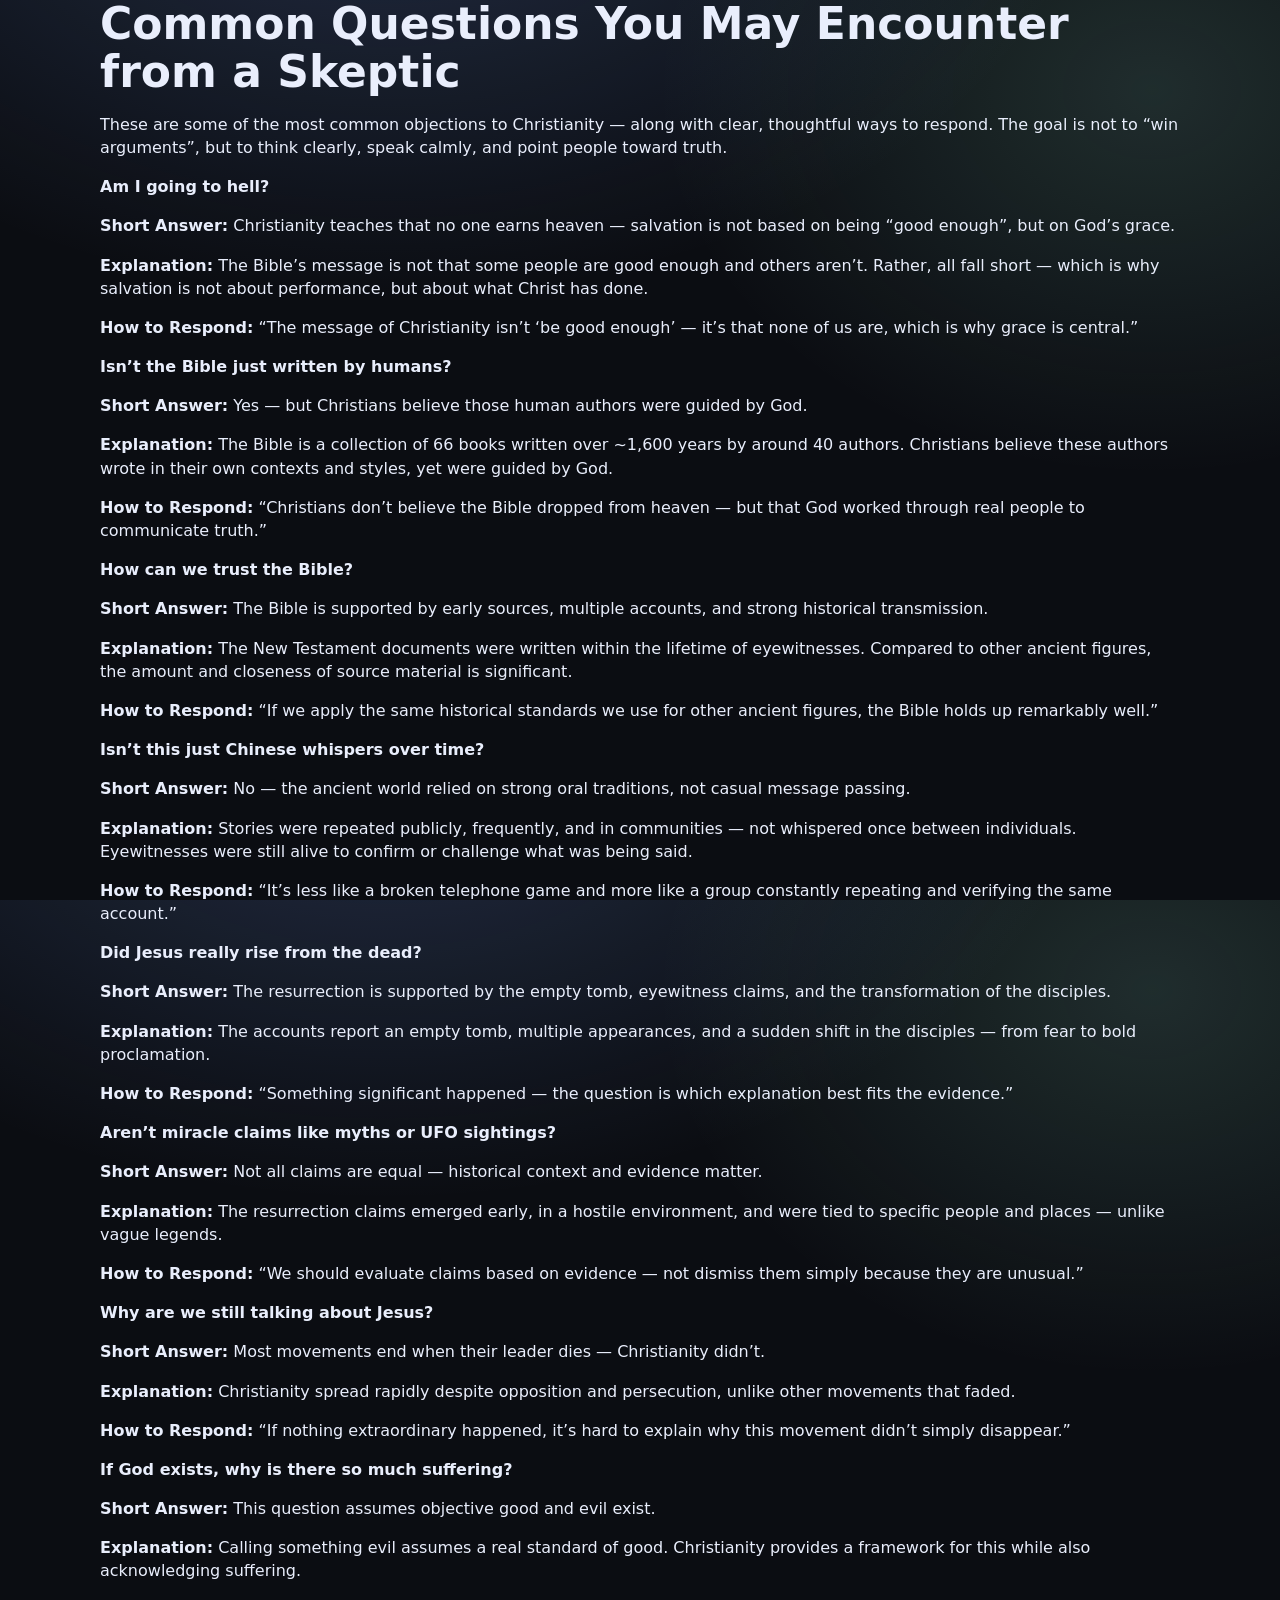
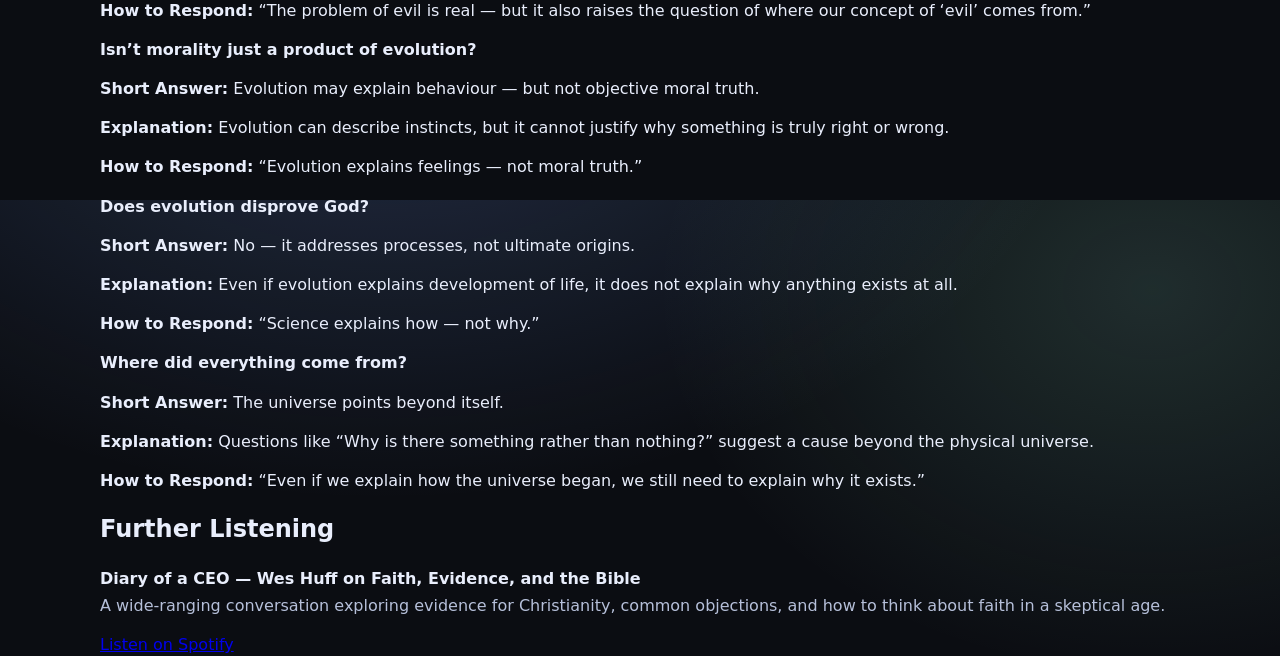
==== commonquestions.html @ dba77fce "Rename commonquestions to commonquestions.html" ====
<!doctype html>
<html lang="en">
<head>
  <meta charset="utf-8" />
  <meta name="viewport" content="width=device-width, initial-scale=1" />
  <title>Common Questions from a Skeptic | Credible Faith</title>
  <meta name="description" content="Common objections to Christianity and clear, thoughtful ways to respond." />
  <link rel="stylesheet" href="style.css" />
</head>

<body>

<main class="container">

  <h1>Common Questions You May Encounter from a Skeptic</h1>

  <p class="intro">
    These are some of the most common objections to Christianity — along with clear, thoughtful ways to respond. 
    The goal is not to “win arguments”, but to think clearly, speak calmly, and point people toward truth.
  </p>

  <div class="qa">

    <p class="qa__q"><strong>Am I going to hell?</strong></p>
    <div class="qa__a">
      <p><strong>Short Answer:</strong> Christianity teaches that no one earns heaven — salvation is not based on being “good enough”, but on God’s grace.</p>
      <p><strong>Explanation:</strong> The Bible’s message is not that some people are good enough and others aren’t. Rather, all fall short — which is why salvation is not about performance, but about what Christ has done.</p>
      <p><strong>How to Respond:</strong> “The message of Christianity isn’t ‘be good enough’ — it’s that none of us are, which is why grace is central.”</p>
    </div>

    <p class="qa__q"><strong>Isn’t the Bible just written by humans?</strong></p>
    <div class="qa__a">
      <p><strong>Short Answer:</strong> Yes — but Christians believe those human authors were guided by God.</p>
      <p><strong>Explanation:</strong> The Bible is a collection of 66 books written over ~1,600 years by around 40 authors. Christians believe these authors wrote in their own contexts and styles, yet were guided by God.</p>
      <p><strong>How to Respond:</strong> “Christians don’t believe the Bible dropped from heaven — but that God worked through real people to communicate truth.”</p>
    </div>

    <p class="qa__q"><strong>How can we trust the Bible?</strong></p>
    <div class="qa__a">
      <p><strong>Short Answer:</strong> The Bible is supported by early sources, multiple accounts, and strong historical transmission.</p>
      <p><strong>Explanation:</strong> The New Testament documents were written within the lifetime of eyewitnesses. Compared to other ancient figures, the amount and closeness of source material is significant.</p>
      <p><strong>How to Respond:</strong> “If we apply the same historical standards we use for other ancient figures, the Bible holds up remarkably well.”</p>
    </div>

    <p class="qa__q"><strong>Isn’t this just Chinese whispers over time?</strong></p>
    <div class="qa__a">
      <p><strong>Short Answer:</strong> No — the ancient world relied on strong oral traditions, not casual message passing.</p>
      <p><strong>Explanation:</strong> Stories were repeated publicly, frequently, and in communities — not whispered once between individuals. Eyewitnesses were still alive to confirm or challenge what was being said.</p>
      <p><strong>How to Respond:</strong> “It’s less like a broken telephone game and more like a group constantly repeating and verifying the same account.”</p>
    </div>

    <p class="qa__q"><strong>Did Jesus really rise from the dead?</strong></p>
    <div class="qa__a">
      <p><strong>Short Answer:</strong> The resurrection is supported by the empty tomb, eyewitness claims, and the transformation of the disciples.</p>
      <p><strong>Explanation:</strong> The accounts report an empty tomb, multiple appearances, and a sudden shift in the disciples — from fear to bold proclamation.</p>
      <p><strong>How to Respond:</strong> “Something significant happened — the question is which explanation best fits the evidence.”</p>
    </div>

    <p class="qa__q"><strong>Aren’t miracle claims like myths or UFO sightings?</strong></p>
    <div class="qa__a">
      <p><strong>Short Answer:</strong> Not all claims are equal — historical context and evidence matter.</p>
      <p><strong>Explanation:</strong> The resurrection claims emerged early, in a hostile environment, and were tied to specific people and places — unlike vague legends.</p>
      <p><strong>How to Respond:</strong> “We should evaluate claims based on evidence — not dismiss them simply because they are unusual.”</p>
    </div>

    <p class="qa__q"><strong>Why are we still talking about Jesus?</strong></p>
    <div class="qa__a">
      <p><strong>Short Answer:</strong> Most movements end when their leader dies — Christianity didn’t.</p>
      <p><strong>Explanation:</strong> Christianity spread rapidly despite opposition and persecution, unlike other movements that faded.</p>
      <p><strong>How to Respond:</strong> “If nothing extraordinary happened, it’s hard to explain why this movement didn’t simply disappear.”</p>
    </div>

    <p class="qa__q"><strong>If God exists, why is there so much suffering?</strong></p>
    <div class="qa__a">
      <p><strong>Short Answer:</strong> This question assumes objective good and evil exist.</p>
      <p><strong>Explanation:</strong> Calling something evil assumes a real standard of good. Christianity provides a framework for this while also acknowledging suffering.</p>
      <p><strong>How to Respond:</strong> “The problem of evil is real — but it also raises the question of where our concept of ‘evil’ comes from.”</p>
    </div>

    <p class="qa__q"><strong>Isn’t morality just a product of evolution?</strong></p>
    <div class="qa__a">
      <p><strong>Short Answer:</strong> Evolution may explain behaviour — but not objective moral truth.</p>
      <p><strong>Explanation:</strong> Evolution can describe instincts, but it cannot justify why something is truly right or wrong.</p>
      <p><strong>How to Respond:</strong> “Evolution explains feelings — not moral truth.”</p>
    </div>

    <p class="qa__q"><strong>Does evolution disprove God?</strong></p>
    <div class="qa__a">
      <p><strong>Short Answer:</strong> No — it addresses processes, not ultimate origins.</p>
      <p><strong>Explanation:</strong> Even if evolution explains development of life, it does not explain why anything exists at all.</p>
      <p><strong>How to Respond:</strong> “Science explains how — not why.”</p>
    </div>

    <p class="qa__q"><strong>Where did everything come from?</strong></p>
    <div class="qa__a">
      <p><strong>Short Answer:</strong> The universe points beyond itself.</p>
      <p><strong>Explanation:</strong> Questions like “Why is there something rather than nothing?” suggest a cause beyond the physical universe.</p>
      <p><strong>How to Respond:</strong> “Even if we explain how the universe began, we still need to explain why it exists.”</p>
    </div>

  </div>

  <h2>Further Listening</h2>

  <div class="qa">

    <p class="qa__q">
      <strong>Diary of a CEO — Wes Huff on Faith, Evidence, and the Bible</strong>
    </p>

    <div class="qa__a muted" style="display:flex; justify-content:space-between; align-items:center; gap:16px; flex-wrap:wrap;">
      
      <span>
        A wide-ranging conversation exploring evidence for Christianity, common objections, and how to think about faith in a skeptical age.
      </span>

      <a href="https://open.spotify.com/episode/6dkk6X1Aq5qsHl71hbVXos?si=-QLu-R6gS6ODg2r1NE2yHA" target="_blank" rel="noopener noreferrer" class="btn">
        Listen on Spotify
      </a>

    </div>

  </div>

</main>

<script>
document.querySelectorAll(".qa__q").forEach(q => {
  q.addEventListener("click", () => {
    const a = q.nextElementSibling;
    a.style.display = (a.style.display === "block") ? "none" : "block";
  });
});
</script>

</body>
</html>
---- style.css ----
/* style.css (updated + tidied) */

:root{
  --bg: #0b0d12;
  --panel: #111522;
  --panel-2: #0f1320;
  --text: #e9eefc;
  --muted: #b6c0da;
  --line: rgba(255,255,255,0.12);
  --accent: #7aa7ff;
  --accent-2: #9bf0d0;
  --shadow: 0 14px 40px rgba(0,0,0,0.55);
  --radius: 18px;
  --radius-sm: 12px;
  --max: 1080px;
  --font: ui-sans-serif, system-ui, -apple-system, Segoe UI, Roboto, Arial, "Apple Color Emoji","Segoe UI Emoji";
}

*{ box-sizing: border-box; }
html,body{ height:100%; }

body{
  margin:0;
  font-family: var(--font);
  background: radial-gradient(1200px 800px at 30% -20%, rgba(122,167,255,0.22), transparent 60%),
              radial-gradient(900px 700px at 90% 10%, rgba(155,240,208,0.14), transparent 55%),
              var(--bg);
  color: var(--text);
  line-height: 1.45;
}

.container{
  width: min(var(--max), calc(100% - 40px));
  margin: 0 auto;
}

.muted{ color: var(--muted); }
.tight{ margin: 0; }

/* Header */
.site-header{
  position: sticky;
  top: 0;
  z-index: 20;
  backdrop-filter: blur(10px);
  background: rgba(11,13,18,0.6);
  border-bottom: 1px solid var(--line);
}

.site-header .container{
  display:flex;
  align-items:center;
  justify-content: space-between;
  padding: 14px 0;
}

.brand{
  text-decoration: none;
  color: var(--text);
  font-weight: 700;
  letter-spacing: 0.2px;
}

.nav a{
  text-decoration:none;
  color: var(--muted);
  margin-left: 18px;
  padding: 8px 10px;
  border-radius: 10px;
}

.nav a:hover{
  background: rgba(255,255,255,0.06);
  color: var(--text);
}

.nav a.active{
  color: var(--text);
  background: rgba(122,167,255,0.16);
}

.nav a.disabled{
  opacity: 0.5;
  cursor: not-allowed;
  pointer-events: none;
}

/* Typography + sections */
.hero{ padding: 48px 0 28px; }

.eyebrow{
  color: var(--muted);
  margin: 0 0 10px;
  letter-spacing: 0.12em;
  text-transform: uppercase;
  font-size: 12px;
}

h1{
  margin: 0 0 14px;
  font-size: clamp(30px, 4vw, 44px);
  line-height: 1.1;
}

.lead{
  color: var(--muted);
  font-size: 18px;
  max-width: 70ch;
}

.page-head{ padding: 36px 0 14px; }
.page-head h1{ margin-bottom: 10px; }

/* Buttons */
.cta-row{
  display:flex;
  gap: 12px;
  margin: 22px 0 26px;
  flex-wrap: wrap;
}

.button{
  display:inline-flex;
  align-items:center;
  justify-content:center;
  text-decoration:none;
  color: var(--bg);
  background: var(--accent);
  padding: 12px 16px;
  border-radius: 999px;
  font-weight: 650;
  border: 1px solid rgba(0,0,0,0.2);
}

.button:hover{ filter: brightness(1.04); }

.button.secondary{
  color: var(--text);
  background: rgba(255,255,255,0.06);
  border: 1px solid var(--line);
}

/* Cards */
.card-grid{
  display:grid;
  grid-template-columns: repeat(3, minmax(0, 1fr));
  gap: 14px;
  margin-top: 16px;
}

.card{
  background: rgba(17,21,34,0.72);
  border: 1px solid var(--line);
  border-radius: var(--radius);
  padding: 16px;
  box-shadow: 0 10px 24px rgba(0,0,0,0.22);
}

.card h2{
  margin: 0 0 6px;
  font-size: 16px;
}

.card p{
  margin: 0;
  color: var(--muted);
  font-size: 14px;
}

.card ul{ margin: 10px 0 0; }

/* Callout */
.callout{
  background: rgba(17,21,34,0.62);
  border: 1px solid var(--line);
  border-radius: var(--radius);
  padding: 18px;
  margin: 14px 0 22px;
}

.callout h2{ margin: 0 0 10px; font-size: 16px; }

.steps{
  margin: 0;
  padding-left: 18px;
  color: var(--muted);
}

.steps li{ margin: 8px 0; }
.steps strong{ color: var(--text); }

/* Grids + tiles */
.grid{
  display:grid;
  grid-template-columns: repeat(4, minmax(0, 1fr));
  gap: 14px;
  padding: 10px 0 40px;
}

.tile{
  text-align:left;
  background: rgba(17,21,34,0.72);
  border: 1px solid var(--line);
  border-radius: var(--radius);
  padding: 16px;
  box-shadow: 0 10px 24px rgba(0,0,0,0.20);
  cursor:pointer;
  color: var(--text);
  position: relative;
  overflow:hidden;
  transition: transform 120ms ease, border-color 120ms ease, background 120ms ease;
}

.tile:hover{
  border-color: rgba(122,167,255,0.42);
  transform: translateY(-1px);
}

.tile__num{
  display:inline-flex;
  align-items:center;
  justify-content:center;
  width: 30px;
  height: 30px;
  border-radius: 10px;
  background: rgba(122,167,255,0.16);
  border: 1px solid rgba(122,167,255,0.28);
  color: var(--text);
  font-weight: 700;
  margin-bottom: 10px;
}

.tile__title{
  display:block;
  font-weight: 750;
  font-size: 16px;
  margin-bottom: 6px;
}

.tile__hint{
  display:block;
  color: var(--muted);
  font-size: 13px;
}

/* Link tiles (topics page) */
.tile--link{
  text-decoration: none;
  display: block;
}

/* Disable tiles that are placeholders (e.g. Coming soon) */
.tile[aria-disabled="true"]{
  opacity: 0.55;
  cursor: not-allowed;
  pointer-events: none;
}

/* Footer */
.footer{
  padding: 24px 0 40px;
  border-top: 1px solid var(--line);
  color: var(--muted);
  font-size: 13px;
}

/* Modal */
.no-scroll{ overflow: hidden; }

.modal{
  position: fixed;
  inset: 0;
  display: none;
  z-index: 50;
}
.modal.open{ display:block; }

.modal__overlay{
  position:absolute;
  inset:0;
  background: rgba(0,0,0,0.65);
}

.modal__panel{
  position: relative;
  width: min(860px, calc(100% - 26px));
  margin: 7vh auto;
  background: rgba(17,21,34,0.92);
  border: 1px solid var(--line);
  border-radius: var(--radius);
  box-shadow: var(--shadow);
  padding: 18px 18px 14px;
}

.icon-button{
  appearance:none;
  border: 1px solid var(--line);
  background: rgba(255,255,255,0.06);
  color: var(--text);
  border-radius: 12px;
  padding: 8px 10px;
  cursor:pointer;
}

.icon-button:hover{ background: rgba(255,255,255,0.10); }

.modal__close{
  position:absolute;
  top: 12px;
  right: 12px;
}

.modal__title{
  margin: 0 44px 8px 0;
  font-size: 22px;
}

.modal__subtitle{
  margin: 0 0 14px;
  color: var(--muted);
}

.tabs{
  display:flex;
  gap: 8px;
  margin: 12px 0;
}

.tab{
  border: 1px solid var(--line);
  background: rgba(255,255,255,0.05);
  color: var(--text);
  border-radius: 999px;
  padding: 10px 12px;
  cursor:pointer;
  font-weight: 650;
}

.tab.active{
  background: rgba(122,167,255,0.18);
  border-color: rgba(122,167,255,0.42);
}

.tabpanes{
  border-top: 1px solid var(--line);
  padding-top: 14px;
}

.tabpane{ display:none; }
.tabpane.active{ display:block; }

.tabpane h3{
  margin: 0 0 8px;
  font-size: 15px;
}

.tabpane p{
  margin: 0 0 12px;
  color: var(--muted);
}

.response-box{
  background: rgba(15,19,32,0.7);
  border: 1px solid var(--line);
  border-radius: var(--radius-sm);
  padding: 12px;
}

.response-label{
  margin: 0 0 8px;
  font-size: 12px;
  color: var(--muted);
  letter-spacing: 0.12em;
  text-transform: uppercase;
}

.response-quote{
  margin: 0;
  color: var(--text);
  font-weight: 650;
}

.small{
  font-size: 12px;
  color: var(--muted);
  margin: 0;
}

.modal__footer{
  border-top: 1px solid var(--line);
  padding-top: 12px;
  margin-top: 10px;
}

/* Topic page helpers */
.stack{
  display: grid;
  gap: 14px;
  margin: 12px 0 40px;
}

.bullets{
  margin: 10px 0 0;
  padding-left: 18px;
}

.bullets li{ margin: 8px 0; }

.h3{
  margin: 14px 0 6px;
  font-size: 14px;
  color: var(--text);
}

.qa__q{ margin: 12px 0 4px; }
.qa__a{ margin: 0 0 10px; }

/* Responsive */
@media (max-width: 900px){
  .grid{ grid-template-columns: repeat(2, minmax(0, 1fr)); }
  .card-grid{ grid-template-columns: 1fr; }
  .modal__panel{ margin: 4vh auto; }
}

@media (max-width: 420px){
  .grid{ grid-template-columns: 1fr; }
}

/* reality.html helpers */
.reality-meta{ margin-top: 14px; }

kbd{
  font-family: var(--font);
  font-size: 12px;
  padding: 2px 6px;
  border-radius: 8px;
  border: 1px solid var(--line);
  background: rgba(255,255,255,0.06);
  color: var(--text);
}
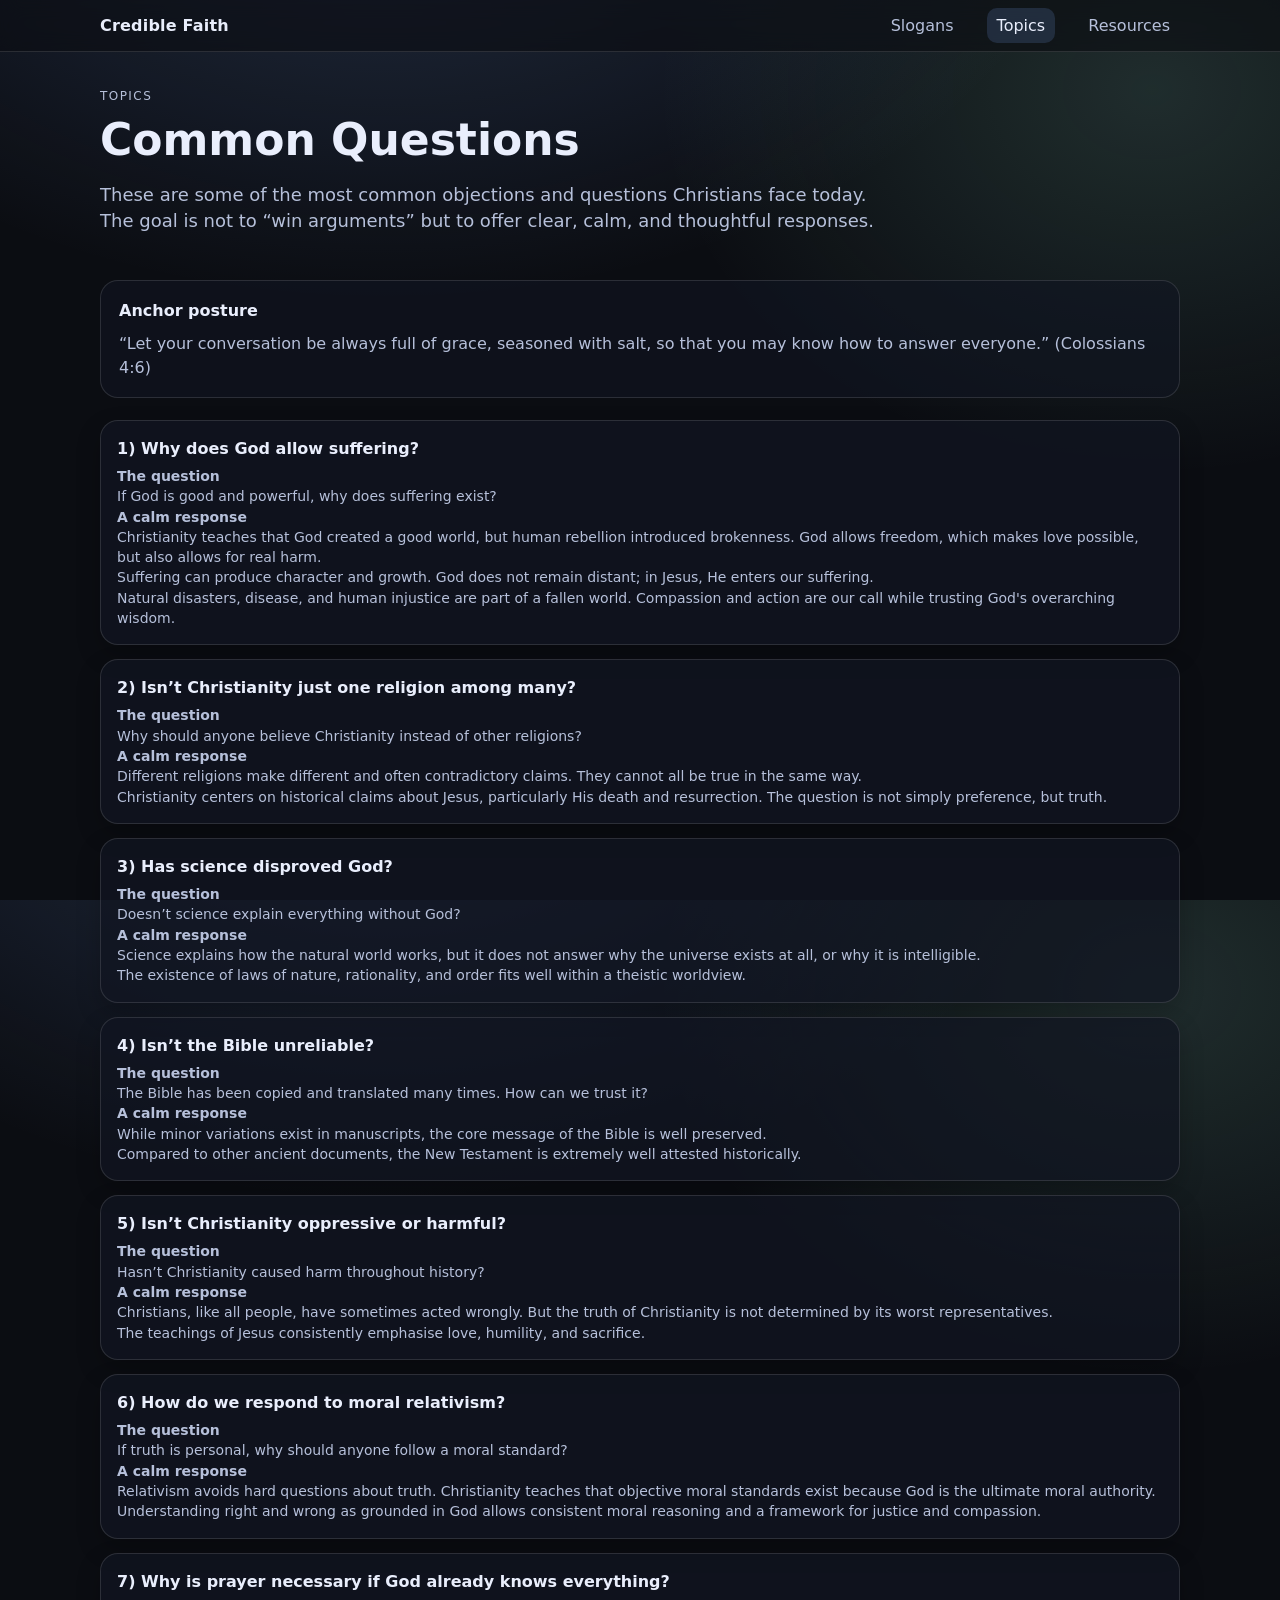
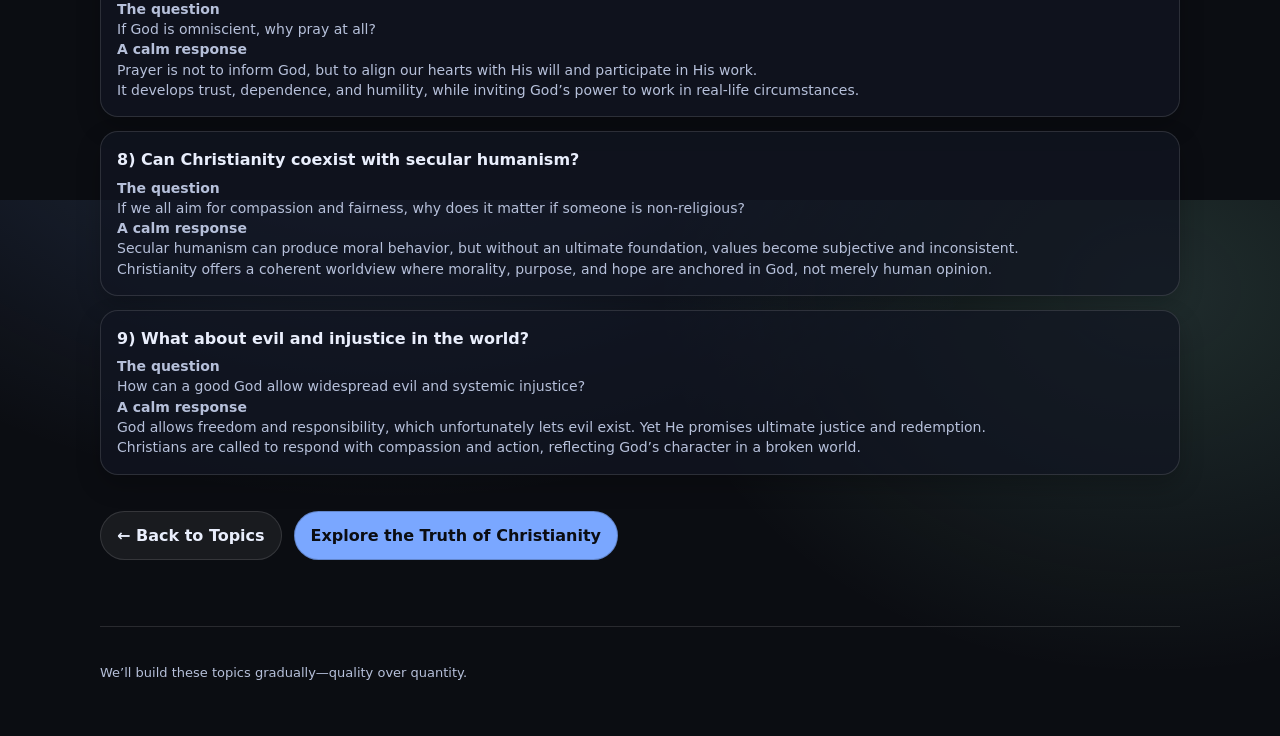
==== commit ff3d89cc: "Update commonquestions.html" ====
--- a/commonquestions.html
+++ b/commonquestions.html
@@ -1,137 +1,231 @@
+<!-- commonquestions.html -->
 <!doctype html>
 <html lang="en">
 <head>
   <meta charset="utf-8" />
   <meta name="viewport" content="width=device-width, initial-scale=1" />
-  <title>Common Questions from a Skeptic | Credible Faith</title>
-  <meta name="description" content="Common objections to Christianity and clear, thoughtful ways to respond." />
+  <title>Common Questions | Credible Faith</title>
+  <meta name="description" content="Clear and calm answers to common objections and questions about Christianity." />
   <link rel="stylesheet" href="style.css" />
 </head>
 
 <body>
+<header class="site-header">
+  <div class="container">
+    <a class="brand" href="index.html">Credible Faith</a>
+    <nav class="nav">
+      <a href="slogans.html">Slogans</a>
+      <a class="active" href="topics.html">Topics</a>
+      <a href="resources.html">Resources</a>
+    </nav>
+  </div>
+</header>
 
 <main class="container">
 
-  <h1>Common Questions You May Encounter from a Skeptic</h1>
-
-  <p class="intro">
-    These are some of the most common objections to Christianity — along with clear, thoughtful ways to respond. 
-    The goal is not to “win arguments”, but to think clearly, speak calmly, and point people toward truth.
+<section class="page-head">
+  <p class="eyebrow">Topics</p>
+  <h1>Common Questions</h1>
+  <p class="lead">
+    These are some of the most common objections and questions Christians face today.
+    The goal is not to “win arguments” but to offer clear, calm, and thoughtful responses.
   </p>
-
-  <div class="qa">
-
-    <p class="qa__q"><strong>Am I going to hell?</strong></p>
-    <div class="qa__a">
-      <p><strong>Short Answer:</strong> Christianity teaches that no one earns heaven — salvation is not based on being “good enough”, but on God’s grace.</p>
-      <p><strong>Explanation:</strong> The Bible’s message is not that some people are good enough and others aren’t. Rather, all fall short — which is why salvation is not about performance, but about what Christ has done.</p>
-      <p><strong>How to Respond:</strong> “The message of Christianity isn’t ‘be good enough’ — it’s that none of us are, which is why grace is central.”</p>
-    </div>
-
-    <p class="qa__q"><strong>Isn’t the Bible just written by humans?</strong></p>
-    <div class="qa__a">
-      <p><strong>Short Answer:</strong> Yes — but Christians believe those human authors were guided by God.</p>
-      <p><strong>Explanation:</strong> The Bible is a collection of 66 books written over ~1,600 years by around 40 authors. Christians believe these authors wrote in their own contexts and styles, yet were guided by God.</p>
-      <p><strong>How to Respond:</strong> “Christians don’t believe the Bible dropped from heaven — but that God worked through real people to communicate truth.”</p>
-    </div>
-
-    <p class="qa__q"><strong>How can we trust the Bible?</strong></p>
-    <div class="qa__a">
-      <p><strong>Short Answer:</strong> The Bible is supported by early sources, multiple accounts, and strong historical transmission.</p>
-      <p><strong>Explanation:</strong> The New Testament documents were written within the lifetime of eyewitnesses. Compared to other ancient figures, the amount and closeness of source material is significant.</p>
-      <p><strong>How to Respond:</strong> “If we apply the same historical standards we use for other ancient figures, the Bible holds up remarkably well.”</p>
-    </div>
-
-    <p class="qa__q"><strong>Isn’t this just Chinese whispers over time?</strong></p>
-    <div class="qa__a">
-      <p><strong>Short Answer:</strong> No — the ancient world relied on strong oral traditions, not casual message passing.</p>
-      <p><strong>Explanation:</strong> Stories were repeated publicly, frequently, and in communities — not whispered once between individuals. Eyewitnesses were still alive to confirm or challenge what was being said.</p>
-      <p><strong>How to Respond:</strong> “It’s less like a broken telephone game and more like a group constantly repeating and verifying the same account.”</p>
-    </div>
-
-    <p class="qa__q"><strong>Did Jesus really rise from the dead?</strong></p>
-    <div class="qa__a">
-      <p><strong>Short Answer:</strong> The resurrection is supported by the empty tomb, eyewitness claims, and the transformation of the disciples.</p>
-      <p><strong>Explanation:</strong> The accounts report an empty tomb, multiple appearances, and a sudden shift in the disciples — from fear to bold proclamation.</p>
-      <p><strong>How to Respond:</strong> “Something significant happened — the question is which explanation best fits the evidence.”</p>
-    </div>
-
-    <p class="qa__q"><strong>Aren’t miracle claims like myths or UFO sightings?</strong></p>
-    <div class="qa__a">
-      <p><strong>Short Answer:</strong> Not all claims are equal — historical context and evidence matter.</p>
-      <p><strong>Explanation:</strong> The resurrection claims emerged early, in a hostile environment, and were tied to specific people and places — unlike vague legends.</p>
-      <p><strong>How to Respond:</strong> “We should evaluate claims based on evidence — not dismiss them simply because they are unusual.”</p>
-    </div>
-
-    <p class="qa__q"><strong>Why are we still talking about Jesus?</strong></p>
-    <div class="qa__a">
-      <p><strong>Short Answer:</strong> Most movements end when their leader dies — Christianity didn’t.</p>
-      <p><strong>Explanation:</strong> Christianity spread rapidly despite opposition and persecution, unlike other movements that faded.</p>
-      <p><strong>How to Respond:</strong> “If nothing extraordinary happened, it’s hard to explain why this movement didn’t simply disappear.”</p>
-    </div>
-
-    <p class="qa__q"><strong>If God exists, why is there so much suffering?</strong></p>
-    <div class="qa__a">
-      <p><strong>Short Answer:</strong> This question assumes objective good and evil exist.</p>
-      <p><strong>Explanation:</strong> Calling something evil assumes a real standard of good. Christianity provides a framework for this while also acknowledging suffering.</p>
-      <p><strong>How to Respond:</strong> “The problem of evil is real — but it also raises the question of where our concept of ‘evil’ comes from.”</p>
-    </div>
-
-    <p class="qa__q"><strong>Isn’t morality just a product of evolution?</strong></p>
-    <div class="qa__a">
-      <p><strong>Short Answer:</strong> Evolution may explain behaviour — but not objective moral truth.</p>
-      <p><strong>Explanation:</strong> Evolution can describe instincts, but it cannot justify why something is truly right or wrong.</p>
-      <p><strong>How to Respond:</strong> “Evolution explains feelings — not moral truth.”</p>
-    </div>
-
-    <p class="qa__q"><strong>Does evolution disprove God?</strong></p>
-    <div class="qa__a">
-      <p><strong>Short Answer:</strong> No — it addresses processes, not ultimate origins.</p>
-      <p><strong>Explanation:</strong> Even if evolution explains development of life, it does not explain why anything exists at all.</p>
-      <p><strong>How to Respond:</strong> “Science explains how — not why.”</p>
-    </div>
-
-    <p class="qa__q"><strong>Where did everything come from?</strong></p>
-    <div class="qa__a">
-      <p><strong>Short Answer:</strong> The universe points beyond itself.</p>
-      <p><strong>Explanation:</strong> Questions like “Why is there something rather than nothing?” suggest a cause beyond the physical universe.</p>
-      <p><strong>How to Respond:</strong> “Even if we explain how the universe began, we still need to explain why it exists.”</p>
-    </div>
-
-  </div>
-
-  <h2>Further Listening</h2>
-
-  <div class="qa">
-
-    <p class="qa__q">
-      <strong>Diary of a CEO — Wes Huff on Faith, Evidence, and the Bible</strong>
-    </p>
-
-    <div class="qa__a muted" style="display:flex; justify-content:space-between; align-items:center; gap:16px; flex-wrap:wrap;">
-      
-      <span>
-        A wide-ranging conversation exploring evidence for Christianity, common objections, and how to think about faith in a skeptical age.
-      </span>
-
-      <a href="https://open.spotify.com/episode/6dkk6X1Aq5qsHl71hbVXos?si=-QLu-R6gS6ODg2r1NE2yHA" target="_blank" rel="noopener noreferrer" class="btn">
-        Listen on Spotify
-      </a>
-
-    </div>
-
-  </div>
+</section>
+
+<section class="callout">
+  <h2>Anchor posture</h2>
+  <p class="muted tight">
+    “Let your conversation be always full of grace, seasoned with salt,
+    so that you may know how to answer everyone.” (Colossians 4:6)
+  </p>
+</section>
+
+<section class="stack">
+
+<!-- Question 1 -->
+<article class="card">
+  <h2>1) Why does God allow suffering?</h2>
+  <div class="qa">
+    <p class="qa__q"><strong>The question</strong></p>
+    <p class="qa__a muted">
+      If God is good and powerful, why does suffering exist?
+    </p>
+
+    <p class="qa__q"><strong>A calm response</strong></p>
+    <p class="qa__a muted">
+      Christianity teaches that God created a good world, but human rebellion introduced brokenness.
+      God allows freedom, which makes love possible, but also allows for real harm.
+    </p>
+    <p class="qa__a muted">
+      Suffering can produce character and growth. God does not remain distant; in Jesus, He enters our suffering.
+    </p>
+    <p class="qa__a muted">
+      Natural disasters, disease, and human injustice are part of a fallen world. Compassion and action are our call while trusting God's overarching wisdom.
+    </p>
+  </div>
+</article>
+
+<!-- Question 2 -->
+<article class="card">
+  <h2>2) Isn’t Christianity just one religion among many?</h2>
+  <div class="qa">
+    <p class="qa__q"><strong>The question</strong></p>
+    <p class="qa__a muted">
+      Why should anyone believe Christianity instead of other religions?
+    </p>
+
+    <p class="qa__q"><strong>A calm response</strong></p>
+    <p class="qa__a muted">
+      Different religions make different and often contradictory claims. They cannot all be true in the same way.
+    </p>
+    <p class="qa__a muted">
+      Christianity centers on historical claims about Jesus, particularly His death and resurrection. The question is not simply preference, but truth.
+    </p>
+  </div>
+</article>
+
+<!-- Question 3 -->
+<article class="card">
+  <h2>3) Has science disproved God?</h2>
+  <div class="qa">
+    <p class="qa__q"><strong>The question</strong></p>
+    <p class="qa__a muted">
+      Doesn’t science explain everything without God?
+    </p>
+
+    <p class="qa__q"><strong>A calm response</strong></p>
+    <p class="qa__a muted">
+      Science explains how the natural world works, but it does not answer why the universe exists at all, or why it is intelligible.
+    </p>
+    <p class="qa__a muted">
+      The existence of laws of nature, rationality, and order fits well within a theistic worldview.
+    </p>
+  </div>
+</article>
+
+<!-- Question 4 -->
+<article class="card">
+  <h2>4) Isn’t the Bible unreliable?</h2>
+  <div class="qa">
+    <p class="qa__q"><strong>The question</strong></p>
+    <p class="qa__a muted">
+      The Bible has been copied and translated many times. How can we trust it?
+    </p>
+
+    <p class="qa__q"><strong>A calm response</strong></p>
+    <p class="qa__a muted">
+      While minor variations exist in manuscripts, the core message of the Bible is well preserved.
+    </p>
+    <p class="qa__a muted">
+      Compared to other ancient documents, the New Testament is extremely well attested historically.
+    </p>
+  </div>
+</article>
+
+<!-- Question 5 -->
+<article class="card">
+  <h2>5) Isn’t Christianity oppressive or harmful?</h2>
+  <div class="qa">
+    <p class="qa__q"><strong>The question</strong></p>
+    <p class="qa__a muted">
+      Hasn’t Christianity caused harm throughout history?
+    </p>
+
+    <p class="qa__q"><strong>A calm response</strong></p>
+    <p class="qa__a muted">
+      Christians, like all people, have sometimes acted wrongly. But the truth of Christianity is not determined by its worst representatives.
+    </p>
+    <p class="qa__a muted">
+      The teachings of Jesus consistently emphasise love, humility, and sacrifice.
+    </p>
+  </div>
+</article>
+
+<!-- Additional questions from transcript -->
+
+<article class="card">
+  <h2>6) How do we respond to moral relativism?</h2>
+  <div class="qa">
+    <p class="qa__q"><strong>The question</strong></p>
+    <p class="qa__a muted">
+      If truth is personal, why should anyone follow a moral standard?
+    </p>
+
+    <p class="qa__q"><strong>A calm response</strong></p>
+    <p class="qa__a muted">
+      Relativism avoids hard questions about truth. Christianity teaches that objective moral standards exist because God is the ultimate moral authority.
+    </p>
+    <p class="qa__a muted">
+      Understanding right and wrong as grounded in God allows consistent moral reasoning and a framework for justice and compassion.
+    </p>
+  </div>
+</article>
+
+<article class="card">
+  <h2>7) Why is prayer necessary if God already knows everything?</h2>
+  <div class="qa">
+    <p class="qa__q"><strong>The question</strong></p>
+    <p class="qa__a muted">
+      If God is omniscient, why pray at all?
+    </p>
+
+    <p class="qa__q"><strong>A calm response</strong></p>
+    <p class="qa__a muted">
+      Prayer is not to inform God, but to align our hearts with His will and participate in His work.
+    </p>
+    <p class="qa__a muted">
+      It develops trust, dependence, and humility, while inviting God’s power to work in real-life circumstances.
+    </p>
+  </div>
+</article>
+
+<article class="card">
+  <h2>8) Can Christianity coexist with secular humanism?</h2>
+  <div class="qa">
+    <p class="qa__q"><strong>The question</strong></p>
+    <p class="qa__a muted">
+      If we all aim for compassion and fairness, why does it matter if someone is non-religious?
+    </p>
+
+    <p class="qa__q"><strong>A calm response</strong></p>
+    <p class="qa__a muted">
+      Secular humanism can produce moral behavior, but without an ultimate foundation, values become subjective and inconsistent.
+    </p>
+    <p class="qa__a muted">
+      Christianity offers a coherent worldview where morality, purpose, and hope are anchored in God, not merely human opinion.
+    </p>
+  </div>
+</article>
+
+<article class="card">
+  <h2>9) What about evil and injustice in the world?</h2>
+  <div class="qa">
+    <p class="qa__q"><strong>The question</strong></p>
+    <p class="qa__a muted">
+      How can a good God allow widespread evil and systemic injustice?
+    </p>
+
+    <p class="qa__q"><strong>A calm response</strong></p>
+    <p class="qa__a muted">
+      God allows freedom and responsibility, which unfortunately lets evil exist. Yet He promises ultimate justice and redemption.
+    </p>
+    <p class="qa__a muted">
+      Christians are called to respond with compassion and action, reflecting God’s character in a broken world.
+    </p>
+  </div>
+</article>
+
+<div class="cta-row">
+  <a class="button secondary" href="topics.html">← Back to Topics</a>
+  <a class="button" href="truth.html">Explore the Truth of Christianity</a>
+</div>
+
+</section>
+
+<footer class="footer">
+  <p class="muted">We’ll build these topics gradually—quality over quantity.</p>
+</footer>
 
 </main>
-
-<script>
-document.querySelectorAll(".qa__q").forEach(q => {
-  q.addEventListener("click", () => {
-    const a = q.nextElementSibling;
-    a.style.display = (a.style.display === "block") ? "none" : "block";
-  });
-});
-</script>
-
 </body>
 </html>
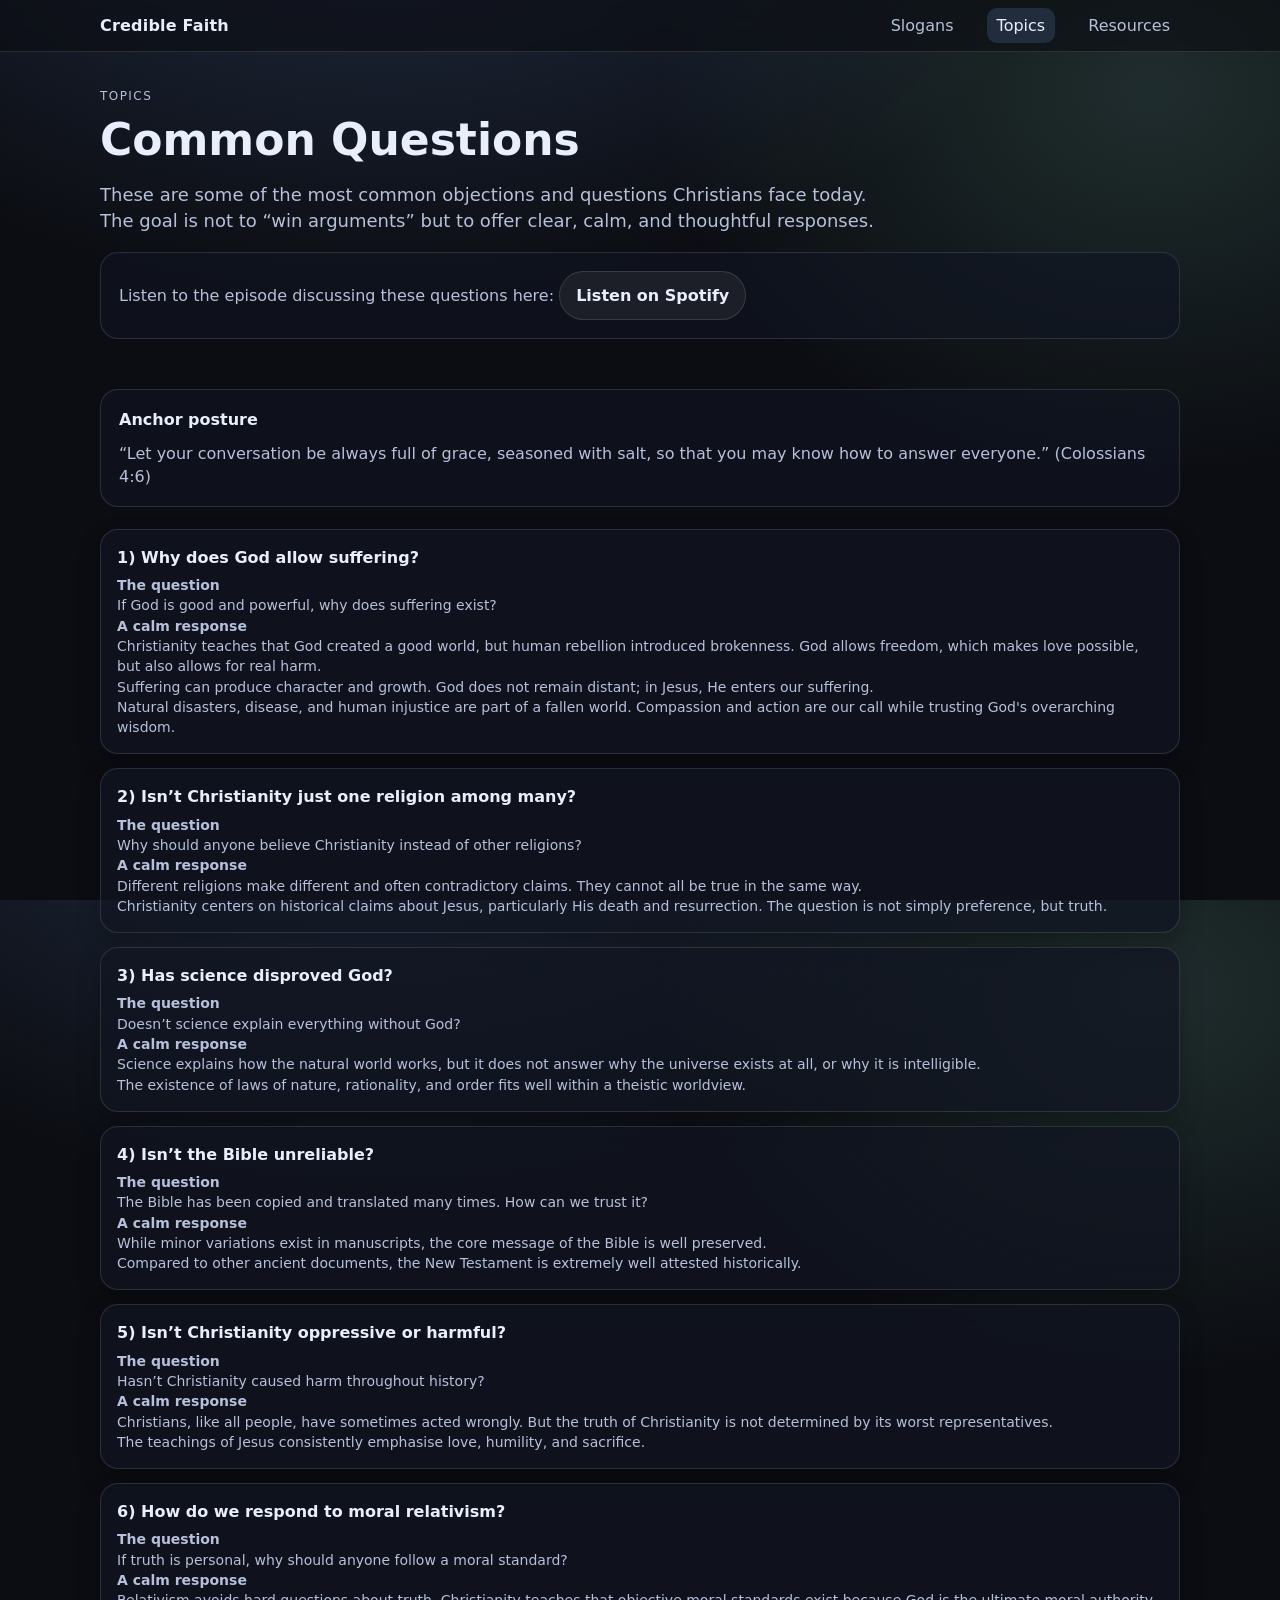
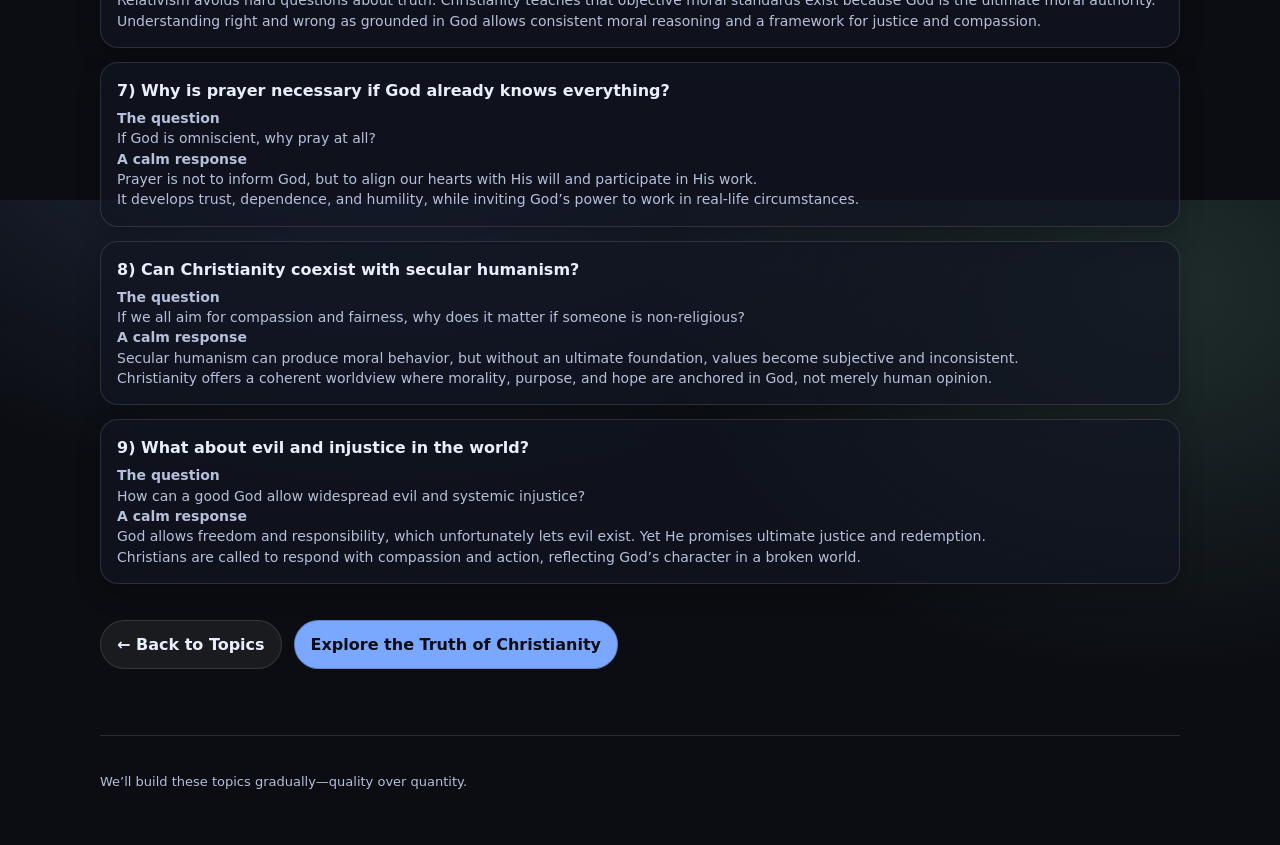
==== commit cfbf5a36: "Update commonquestions.html" ====
--- a/commonquestions.html
+++ b/commonquestions.html
@@ -30,6 +30,18 @@
     These are some of the most common objections and questions Christians face today.
     The goal is not to “win arguments” but to offer clear, calm, and thoughtful responses.
   </p>
+
+  <div class="callout" style="margin-top:16px;">
+    <p class="muted tight">
+      Listen to the episode discussing these questions here:
+      <a class="button secondary" 
+         href="https://open.spotify.com/episode/6dkk6X1Aq5qsHl71hbVXos?si=FQsCsk_8T0OMdYkA9HVl-g" 
+         target="_blank" 
+         rel="noreferrer">
+        Listen on Spotify
+      </a>
+    </p>
+  </div>
 </section>
 
 <section class="callout">
